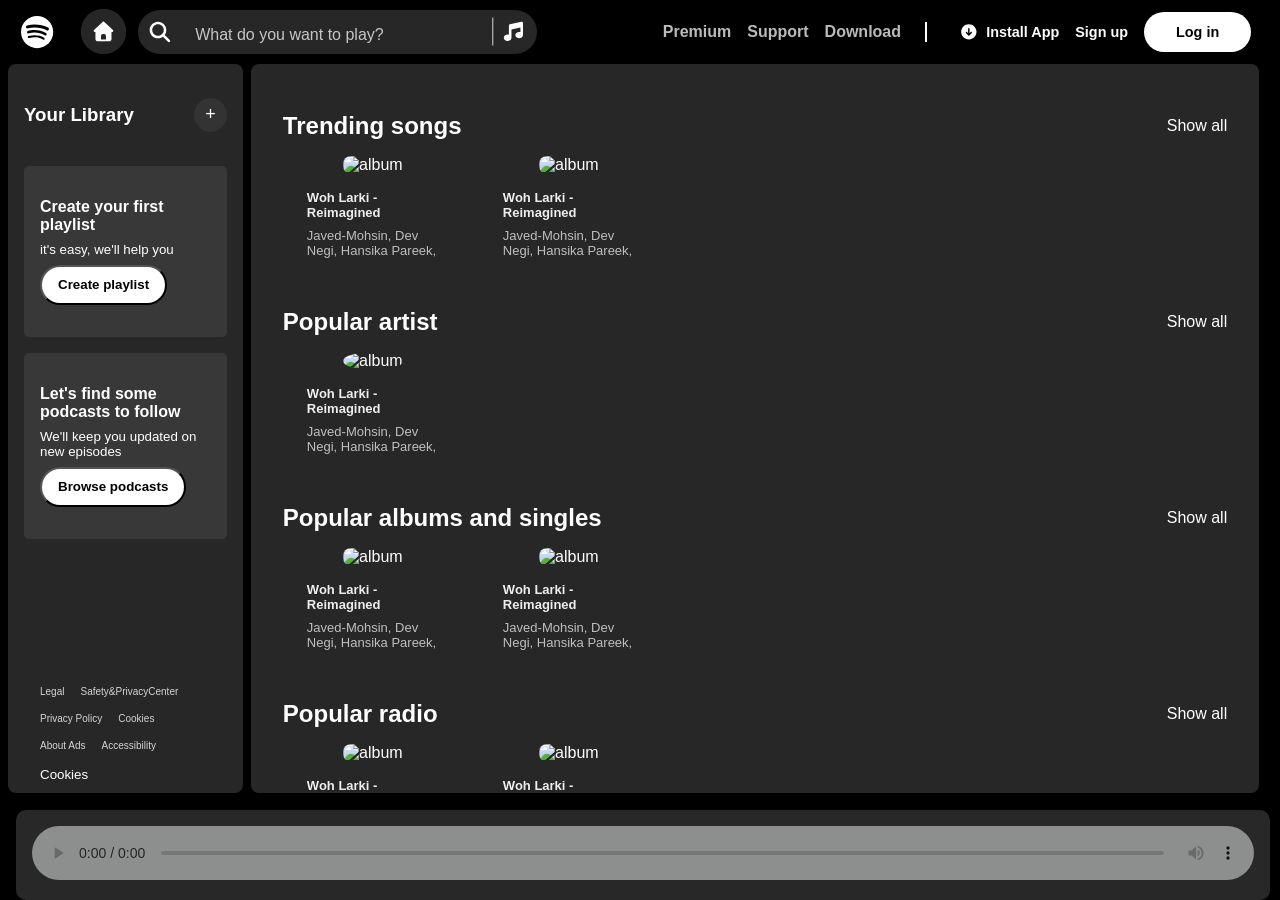
==== index.html @ 440e4f44 "This is the only uI design also try to make it responsive" ====
<!DOCTYPE html>
<html lang="en">
<head>
    <meta charset="UTF-8">
    <meta name="viewport" content="width=device-width, initial-scale=1.0">
    <title>Sportify</title>
    <link rel="stylesheet" href="utility.css">
    <link rel="stylesheet" href="nav.css">
    <link rel="stylesheet" href="left.css">
    <link rel="stylesheet" href="right.css">
    <link rel="stylesheet" href="footer.css">
    <style>
        *{
            padding: 0;
            margin: 0;
            box-sizing: border-box;
            color: white;
            font-family: sans-serif;
        }
        body{
            background-color: black;
        }
        .audio-container{
            position: fixed;
            bottom: 0;
            left: 0;
            width: 98vw;
            padding: 1rem;
            margin: 1rem 1rem 0 1rem;
            border-radius: 10px;
            height: 10%;
            background-color: #282828;
        }
        .audio-bar{
            width: 100%;
            margin: auto;
            opacity: 0.5;
        }

        @media screen and (max-width: 600px) {
            .audio-container {
                width: 95vw;
                padding: 1rem;
                margin: 0 0.5rem 0 0.5rem;
            }
        }
        
    </style>
</head>
<body >
    <nav class="nav-container flex justify-between items-center">
        <div class="left-nav flex items-center">
            <img class="logo primary-logo" src="Img/spotify-brands-solid-full.svg" alt="logo">
            <img class="logo" src="Img/house-solid-full.svg" alt="home">
            <div class="input-container flex items-center">
                <img class="logo" src="Img/magnifying-glass-solid-full.svg" alt="Search">
                <input class="logo" type="text" placeholder="What do you want to play?">
                <img class="logo" src="Img/music-solid-full.svg" alt="music">
            </div>
        <div class="toggle">X</div>
        </div>
        <div class="right-nav items-center ">
            <span class="right-left flex items-center">
                <a href="">Premium</a>
                <a href="">Support</a>
                <a href="">Download</a>
            </span>
            <span class="right-right flex items-center">
                <a class="flex items-center" href="">
                    <img class="logo" src="Img/circle-arrow-down-solid-full.svg" alt="download">
                    Install App
                </a>
                <a href="">
                    Sign up
                </a>
                <a class="white-btn" href="">
                    Log in
                </a>
            </span>
            
        </div>
    </nav>
    <main class="main-container flex">
        <div class="left-main">
            <div class="left-heading-container flex justify-between items-center">
                <h3 class="left-heading">Your Library</h3>
                <span class="plus">+</span>
            </div>
            <div class="library-container">
                <div class="card">
                    <h3>Create your first playlist</h3>
                    <p>it's easy, we'll help you</p>
                    <button class="white-btn">Create playlist</button>
                </div>
                <div class="card">
                    <h3>Let's find some podcasts to follow</h3>
                    <p>We'll keep you updated on new episodes</p>
                    <button class="white-btn">Browse podcasts</button>
                </div>
            </div>
            <footer class="left-footer">
                <ul class="footer-items flex wrap">
                    <li>Legal</li>
                    <li>Safety&PrivacyCenter</li>
                    <li>Privacy Policy</li>
                    <li>Cookies</li>
                    <li>About Ads</li>
                    <li>Accessibility</li>
                </ul>
                <p class="footer-cookies" >Cookies</p>
                <button class="transparent flex items-center"><img src="Img/globe-solid-full.svg" alt="language-log">English</button>
            </footer>
        </div>
        <div class="right-main">
            <div class="trending-container">
      <div class="trending-heading flex items-center justify-between">
        <h2>Trending songs</h2>
        <a class="show-all" href="">Show all</a>
      </div>
      <div class="trending-card-container flex">
        <div class="song-card">
          <div class="img-container">
            <img
              class="song-img"
              src="https://i.scdn.co/image/ab67616d00001e02892bccd29bea252cb535da80"
              alt="album"
            />
            <div class="play-icon">
              <img src="Img/play-solid-full.svg" alt="play" />
            </div>
          </div>
          <h3 class="song-name">Woh Larki - Reimagined</h3>
          <p class="about-song">
            Javed-Mohsin, Dev Negi, Hansika Pareek, Kumar
          </p>
        </div>


        <div class="song-card">
          <div class="img-container">
            <img
              class="song-img"
              src="https://i.scdn.co/image/ab67616d00001e02892bccd29bea252cb535da80"
              alt="album"
            />
            <div class="play-icon">
              <img src="Img/play-solid-full.svg" alt="play" />
            </div>
          </div>
          <h3 class="song-name">Woh Larki - Reimagined</h3>
          <p class="about-song">
            Javed-Mohsin, Dev Negi, Hansika Pareek, Kumar
          </p>
        </div>
      </div>
    </div>

    <div class="trending-container">
      <div class="trending-heading flex items-center justify-between">
        <h2>Popular artist</h2>
        <a class="show-all" href="">Show all</a>
      </div>
      <div class="trending-card-container flex">
        <div class="song-card">
          <div class="img-container">
            <img
              class="artist-img"
              src="https://i.scdn.co/image/ab67616d00001e02892bccd29bea252cb535da80"
              alt="album"
            />
            <div class="play-icon">
              <img src="Img/play-solid-full.svg" alt="play" />
            </div>
          </div>
          <h3 class="song-name">Woh Larki - Reimagined</h3>
          <p class="about-song">
            Javed-Mohsin, Dev Negi, Hansika Pareek, Kumar
          </p>
        </div>
      </div>
    </div>

     <div class="trending-container">
      <div class="trending-heading flex items-center justify-between">
        <h2>Popular albums and singles</h2>
        <a class="show-all" href="">Show all</a>
      </div>
      <div class="trending-card-container flex">
        <div class="song-card">
          <div class="img-container">
            <img
              class="song-img"
              src="https://i.scdn.co/image/ab67616d00001e02892bccd29bea252cb535da80"
              alt="album"
            />
            <div class="play-icon">
              <img src="Img/play-solid-full.svg" alt="play" />
            </div>
          </div>
          <h3 class="song-name">Woh Larki - Reimagined</h3>
          <p class="about-song">
            Javed-Mohsin, Dev Negi, Hansika Pareek, Kumar
          </p>
        </div>


        <div class="song-card">
          <div class="img-container">
            <img
              class="song-img"
              src="https://i.scdn.co/image/ab67616d00001e02892bccd29bea252cb535da80"
              alt="album"
            />
            <div class="play-icon">
              <img src="Img/play-solid-full.svg" alt="play" />
            </div>
          </div>
          <h3 class="song-name">Woh Larki - Reimagined</h3>
          <p class="about-song">
            Javed-Mohsin, Dev Negi, Hansika Pareek, Kumar
          </p>
        </div>
      </div>
    </div>

     <div class="trending-container">
      <div class="trending-heading flex items-center justify-between">
        <h2>Popular radio</h2>
        <a class="show-all" href="">Show all</a>
      </div>
      <div class="trending-card-container flex">
        <div class="song-card">
          <div class="img-container">
            <img
              class="song-img"
              src="https://i.scdn.co/image/ab67616d00001e02892bccd29bea252cb535da80"
              alt="album"
            />
            <div class="play-icon">
              <img src="Img/play-solid-full.svg" alt="play" />
            </div>
          </div>
          <h3 class="song-name">Woh Larki - Reimagined</h3>
          <p class="about-song">
            Javed-Mohsin, Dev Negi, Hansika Pareek, Kumar
          </p>
        </div>


        <div class="song-card">
          <div class="img-container">
            <img
              class="song-img"
              src="https://i.scdn.co/image/ab67616d00001e02892bccd29bea252cb535da80"
              alt="album"
            />
            <div class="play-icon">
              <img src="Img/play-solid-full.svg" alt="play" />
            </div>
          </div>
          <h3 class="song-name">Woh Larki - Reimagined</h3>
          <p class="about-song">
            Javed-Mohsin, Dev Negi, Hansika Pareek, Kumar
          </p>
        </div>
      </div>
    </div>

     <div class="trending-container">
      <div class="trending-heading flex items-center justify-between">
        <h2>Featured Charts</h2>
        <a class="show-all" href="">Show all</a>
      </div>
      <div class="trending-card-container flex">
        <div class="song-card">
          <div class="img-container">
            <img
              class="song-img"
              src="https://i.scdn.co/image/ab67616d00001e02892bccd29bea252cb535da80"
              alt="album"
            />
            <div class="play-icon">
              <img src="Img/play-solid-full.svg" alt="play" />
            </div>
          </div>
          <h3 class="song-name">Woh Larki - Reimagined</h3>
          <p class="about-song">
            Javed-Mohsin, Dev Negi, Hansika Pareek, Kumar
          </p>
        </div>


        <div class="song-card">
          <div class="img-container">
            <img
              class="song-img"
              src="https://i.scdn.co/image/ab67616d00001e02892bccd29bea252cb535da80"
              alt="album"
            />
            <div class="play-icon">
              <img src="Img/play-solid-full.svg" alt="play" />
            </div>
          </div>
          <h3 class="song-name">Woh Larki - Reimagined</h3>
          <p class="about-song">
            Javed-Mohsin, Dev Negi, Hansika Pareek, Kumar
          </p>
        </div>
      </div>
    </div>

    <footer class="footer-right-container">
        <hr>
        <div class="footer-right-top">
            
            <ul class="ul">
                <li>Company</li>
                <li>About</li>
                <li>Jobs</li>
                <li>For the Record</li>
            </ul>
            <ul class="ul">
                <li>Communities</li>
                <li>For Artists</li>
                <li>Developers</li>
                <li>Advertising</li>
                <li>Investors</li>
                <li>Vendors</li>
            </ul>
            <ul class="ul">
                <li>Useful links</li>
                <li>Support</li>
                <li>Free Mobile App</li>
                <li>Popular by Country</li>
                <li>import your music</li>
            </ul>
            <ul class="ul">
                <li>Sportify Plans</li>
                <li>Premium Lite</li>
                <li>Premium Standard</li>
                <li>Premium Platinum</li>
                <li>Premium Student</li>
                <li>Sportify Free</li>
            </ul>
            <div class="social-link ">
                <img class="logo" src="Img/instagram-brands-solid-full.svg" alt="icon">
                <img class="logo" src="Img/twitter-brands-solid-full.svg" alt="icon">
                <img class="logo" src="Img/facebook-brands-solid-full.svg" alt="icon">
            </div>
        </div>
        <hr>
        <p class="copy-right">&copy; 2026 Sportify AB</p>
    </footer>
        </div>
    </main>
    <div class="audio-container">
        <audio src="" class="audio-bar" controls autoplay="false"></audio>
    </div>

    <script src="script.js"></script>
</body>
</html>
---- utility.css ----
.flex{
    display: flex;
}

.justify-center{
    justify-content: center;
}

.justify-between{
    justify-content: space-between;
}

.justify-around{
    justify-content: space-around;
}

.items-center{
    align-items: center;
};

.content-center{
    align-content: center;
}
.flex-end{
    justify-content: flex-end;
}
.white-btn{
    background-color: #fff;
    color: black;
    height: 2.5rem;
    display: flex;
    justify-content: center;
    align-items: center;
    padding-left: 2rem;
    padding-right: 2rem;
    border-radius: 1.5rem;
}
.white-btn:hover{
    transform: scale(1.1,1.1);
}
.wrap{
    flex-wrap: wrap;
}
.transparent{
    background-color: transparent;
    padding: 0.5rem 1rem;
    border: 1px solid rgba(255, 255, 255, 0.385);
    border-radius: 2rem;
    margin: 2rem 1rem;
    outline: none;
}
.transparent:hover{
    transform: scale(1.1, 1.1);
    border: 1px solid rgba(255, 255, 255, 0.8);
}
---- nav.css ----
*{
            padding: 0;
            margin: 0;
            box-sizing: border-box;
            color: rgba(255, 255, 255, 0.732);
            font-family: sans-serif;
        }
        .nav-container{
            background-color: black ;
            height: 3rem;
            margin-top: 0.5rem;
            width: 99vw;
            color: white;
            position: absolute;
            top: 0px;
        }
        .left-nav{
            height: inherit;
            display: flex;
            /* border: 1px solid red; */
            width: 45%;
            gap: 1rem;
        }
        
        .logo{
            height: 2.2rem;
            filter: invert(1);
            padding: 0.1rem;
        }
        .primary-logo{
            transform: scale(1.3,1.3);
            margin-left: 1.2rem;
            margin-right: 1rem;
        }
        [alt="home"]{
            background-color: rgba(128, 128, 128, 0.3);
            padding: 0.5rem;
            transform: scale(1.3, 1.3);
            border-radius: 2rem;
        }
        [alt="home"]:hover{
            background-color: rgba(128, 128, 128, 0.6);
        }
        [alt="music"]{
            border-left: 1px solid black;
            padding-left: 0.6rem;
            transform: scale(0.8,0.8);
            
        }
        [alt="Search"]{
            transform: scale(0.8,0.8);
        }
        .input-container{
            width: 70%;
            /* border: 1px solid yellow; */
            border-radius: 1.5rem;
            padding: 0.3rem;
            background-color: rgba(128, 128, 128, 0.3);

        }
        .input-container input{
            width: 100%;
            background-color: transparent;
            filter: invert(0);
            border: none;
            color: white;
            margin-left: 1rem;
            margin-right: 1rem;
            padding-top: 0.5rem;

        }
        .input-container input:focus{
            outline: none;

        }
        .input-container input::placeholder{
            color: rgba(255, 255, 255, 0.732);
            font-size: medium;
        }

        /* nav right stylinig */

        .right-nav{
            height: 100%;
            display: flex;
            justify-content: end;
        }
        .right-left{
            height: 40%;
            border-right: 2px solid white;
            padding-left: 1rem;
            padding-right: 0.5rem;

        }
        .right-left a{  
            color: rgba(255, 255, 255, 0.732);
            font-size: 1rem;
            font-weight: bold;
            text-decoration: none;
            margin-right: 1rem;
        }
        .right-right{
            height: 40%;
            padding-left: 0.5rem;
            padding-right: 1rem;
        }
        .right-right a{           
            font-size: 0.9rem;
            font-weight: bold;
            text-decoration: none;
            margin-left: 1rem;
        }
        [alt="download"]{
            transform: scale(0.6,0.6);
        }
        .toggle{
            visibility: hidden;
        }

        #hide{
                height: auto;
            }

        @media screen and (max-width: 1050px) {
            .nav-container{
                width: 100vw;
                padding-bottom: 2rem;
                height: 60px;
                display: flex;
                flex-direction: column;
                overflow: hidden;
                z-index: 1;

            }
            
            .primary-logo{
                margin: 0;
            }
            .left-nav{
                height: auto;
                width: auto;
            }
            .right-nav{
                display: flex;
                flex-direction: column;
                justify-content: start;

            }
            .input-container{
                display: flex;
            }
            
            .right-left{
                display: flex;
                border: none;
                height: auto;
                padding: 0.5rem 0;
                margin: 0.5rem 0;
            }
            .right-right{
                height: auto;
            }
            .toggle{
            visibility: visible;
            font-size: xx-large;
            background-color: grey;
            padding: 0.5rem 1rem;
            opacity: 0.5;
            border-radius: 50%;
        }
        }


        @media screen and (max-width: 550px) {
            .nav-container{
                width: 100vw;
                height: 60px;
                overflow: hidden; 
                display: flex;
                flex-direction: column;
                z-index: 1;
            }
            
            .primary-logo{
                margin: 0;
            }
            [alt="home"]{
                display: none;
            }
            [alt="music"]{
                display: none;
            }

            .left-nav{
                width: auto;
                display: flex;
                height: auto;
                padding: 0 1rem;
            }
            .right-nav{
                display: flex;
                flex-direction: column;
                justify-content: start;

            }
            .input-container{
                display: flex;
                width: auto;
            }
            .input-container>input{
                margin-left: 0;
            }
            
            .right-left{
                display: flex;
                flex-direction: column;
                justify-content: space-between;
                border: none;
                height: 100px;
                padding: 0.5rem;
                margin: 0.5rem;
            }
            .right-right{
                height: auto;
                display: flex;
                justify-content: space-evenly;
                align-items: center;
                flex-direction: column;
                height: 150px;
            }
        }
---- left.css ----
.main-container{

            display: flex;
            background-color: black;
            /* height: 100vh; */
            width: 99vw;
            margin-top: 3.5rem;
        }
        .left-main{
            background-color: rgba(128, 128, 128, 0.3);
            width: 19%;
            margin: 0.5rem 0 0.5rem 0.5rem;
            border-radius: 0.5rem;
            padding: 1rem;
            max-height: 81vh;
            overflow-y: scroll;
            scrollbar-width: none;
            overflow-x: hidden;
        }
        .left-heading-container{
            height: 10%;
        }
        .plus{
            font-size: large;
            font-weight: 500;
            background-color: rgba(128, 128, 128, 0.13);
            padding: 0.4rem 0.7rem;
            border-radius: 50%;
        }
        .card{
            padding: 1.5rem 1rem;
            background-color: rgba(128, 128, 128, 0.19);
            border-radius: 0.3rem;
            margin-top: 1rem;
        }
        .card:hover{
            transform: scale(1.03,1.03);
        }
        .card *{
            margin-top: 0.5rem;
        }
        .card>h3{
            font-size: medium;
        }
        .card>p{
            font-size: smaller;
        }
        .card>button{
            font-weight: 800;
            padding: 0.5rem 1rem;
            margin-bottom: 0.5rem;
        }
        .library-container{
            height: 70%;
            overflow: scroll;
            scrollbar-width: none;
            overflow-x: hidden;
        }
        .footer-items{
            list-style: none;
            gap: 1rem;
            margin-top: 2rem;
            padding: 1rem;
        }
        .footer-items li{
            font-size: x-small;
            opacity: 0.8;
            cursor: pointer;
        }
        .footer-cookies{
            font-size: smaller;
            margin-left: 1rem;
        }
        [alt="language-log"]{
            filter: invert(1);
            height: 1.2rem;
            padding-right: 0.5rem;
        }

        @media screen and (max-width: 1050px) {
            .main-container{
                /* flex-direction: column; */
                overflow: hidden;
                width: 99vw;
                height: 100vh;
                margin-top: 3.5rem;
            }
            .left-main{
                position: absolute;
                right: 100%;
                width: 100%;
                height: fit-content;
                max-height: fit-content;
                margin: 0.5rem 0 0.5rem 0.5rem;
            }
            
        }
---- right.css ----
.right-main {
        width: 81vw;
        max-height: 81vh;
        background-color: rgba(128, 128, 128, 0.3);
        margin: 0.5rem;
        border-radius: 0.5rem;
        padding: 1rem;
        overflow-y: scroll;
        scrollbar-width: none;
        overflow-x: hidden;
      }
      .trending-container{
        margin-top: 2rem;
      }

      .trending-heading {
        padding: 0 1rem;
      }
      .show-all {
        text-decoration: none;
      }
      .trending-card-container {
        gap: 1rem;
        overflow-x: auto;
        padding: 0.5rem 1rem;
        overflow-y: hidden;
        scrollbar-width: none;
      }
      .song-card {
        /* border: 1px solid red; */
        flex: 0 0 180px;
        padding: 0.5rem;
        width: 15%;
        border-radius: 0.5rem;
      }
      .song-card:hover {
        background-color: rgba(62, 62, 62, 0.597);
        cursor: pointer;
      }
      .img-container {
        width: fit-content;
        background-color: transparent;
        margin: auto;
        border-radius: 0.5rem;
        position: relative;
      }
      .song-img {
        width: 100%;
        border-radius: 0.5rem;
      }
      .artist-img {
        width: 100%;
        border-radius: 50%;
      }
      .song-name {
        font-size: small;
        padding: 1rem 0.5rem 0 1rem;
        opacity: 0.92;
        text-overflow: ellipsis;
        background-color: transparent;
      }
      .about-song {
        font-size: small;
        opacity: 0.7;
        padding: 0.5rem 0.5rem 1rem 1rem;
        background-color: transparent;
        text-overflow: ellipsis;
        overflow-x: scroll;
        overflow-y: hidden;
        scrollbar-width: none;
        height: 2.5rem;
      }
      .play-icon {
        position: absolute;
        top: 80%;
        left: 80%;
        transform: translate(-50%, -50%);
        background-color: #1ed760;
        color: white;
        padding: 0.5rem;
        border-radius: 50%;
        opacity: 0;
        display: flex;
        align-items: center;
        justify-content: center;
      }
      .song-card:hover .play-icon {
        opacity: 1;
      }
      .play-icon > img {
        position: relative;
        left: 1px;
        width: 2rem;
        background-color: #1ed760;
      }

      @media screen and (max-width: 1050px) {
        .right-main {
          width: 100vw;
        }
        
      }

       @media (max-width: 550px) {
        .right-main {
          width: 100vw;
        }
        .trending-card-container{
            flex-direction: column;
            justify-content: space-around;
            align-items: center;
            /* border: 2px solid red; */
            gap: 2rem;
            overflow-y: scroll;
            overflow-x: hidden;
            height: 60vh;
        }
        .song-card{
            width: auto;
        }
      }
---- footer.css ----
.footer-right-container{
    width: 100%;
    margin: 2rem auto;
}
hr{
    width: 95%;
    margin: auto;
    opacity: 0.2;
}
.ul{
    list-style: none;
}
.ul li:first-child{
    font-weight: bolder;
    opacity: 1;
}
.ul li{
    padding: 0.3rem;
    font-size: medium;
    opacity: 0.7;
    cursor: pointer;
}
.ul li:hover{
    opacity: 1;
    text-decoration: underline;
}
.footer-right-top{
    display: grid;
    grid-template-columns: 1fr 1fr 1fr 1fr 1fr;
    padding: 3rem;
    width: 100%;
}
.social-link{
    display: flex;
    justify-content: center;
    align-items: start;
}
.social-link img{
    background-color: rgba(128, 128, 128, 0.3);
    padding: 0.3rem;
    margin: 0.5rem;
    border-radius: 50%;
    filter: invert(1);
    width: 2.5rem;
}

.social-link img:hover{
    background-color: rgba(128, 128, 128, 0.6);
}

.copy-right{
    padding: 1rem;
    margin: 1rem;
    opacity: 0.7;
    font-size: smaller;
}

@media screen and (width<1050px){
    .footer-right-top{
        display: grid;
        grid-template-columns: 1fr 1fr;
        gap: 1rem;
    }
}

@media screen and (width<650px){
    .footer-right-top{
        display: grid;
        grid-template-columns: 1fr;
        gap: 1rem;
    }
    .ul li{
        display: flex;
        justify-content: center;
    }
}
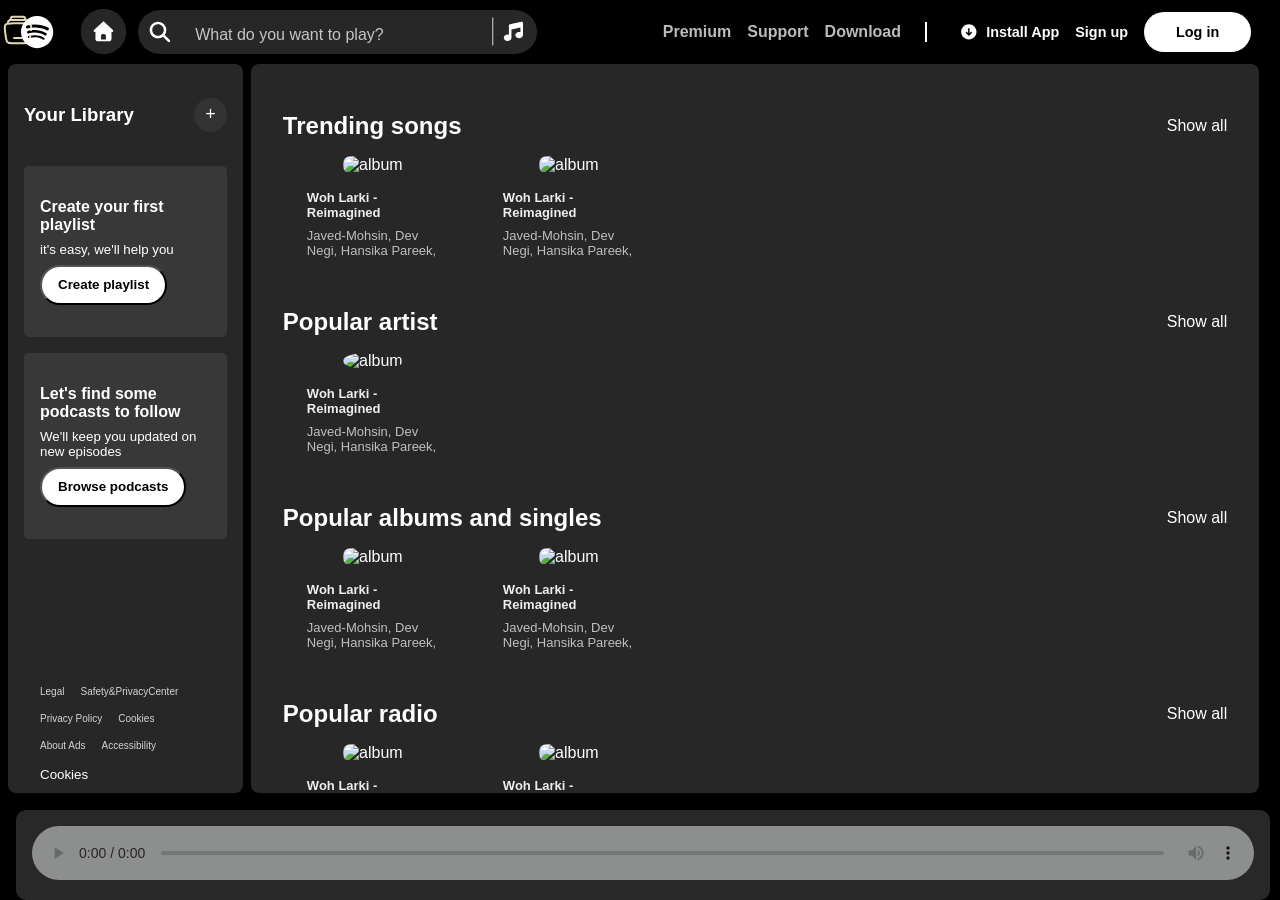
==== commit 1b28cfc9: "adding more responsiveness" ====
--- a/index.html
+++ b/index.html
@@ -49,6 +49,7 @@
 </head>
 <body >
     <nav class="nav-container flex justify-between items-center">
+      <div class="library-toggle"><img src="Img/library-svgrepo-com.svg" alt="library" class="logo"></div>
         <div class="left-nav flex items-center">
             <img class="logo primary-logo" src="Img/spotify-brands-solid-full.svg" alt="logo">
             <img class="logo" src="Img/house-solid-full.svg" alt="home">
@@ -57,7 +58,7 @@
                 <input class="logo" type="text" placeholder="What do you want to play?">
                 <img class="logo" src="Img/music-solid-full.svg" alt="music">
             </div>
-        <div class="toggle">X</div>
+        <div class="toggle"><img src="Img/burger-menu-svgrepo-com.svg" alt="hamburger"></div>
         </div>
         <div class="right-nav items-center ">
             <span class="right-left flex items-center">
--- a/nav.css
+++ b/nav.css
@@ -115,21 +115,45 @@
         }
         .toggle{
             visibility: hidden;
+            position: absolute;
+            right: 0;
+        }
+        [alt="hamburger"]{
+            filter: invert(1);
+            width: 1.5rem;
+        }
+        .library-toggle{
+            position: absolute;
+            left: 0;
         }
 
         #hide{
-                height: auto;
-            }
+                /* height: auto; */
+                animation: smooth 2s ease-in-out 1 alternate forwards;
+
+            }
+
+        @keyframes smooth{
+            from{
+                height: 60px;
+            }
+            to{
+                height: 100%;
+            }
+        }
+
 
         @media screen and (max-width: 1050px) {
             .nav-container{
                 width: 100vw;
                 padding-bottom: 2rem;
+                padding-top: 0.3rem;
                 height: 60px;
                 display: flex;
                 flex-direction: column;
                 overflow: hidden;
                 z-index: 1;
+
 
             }
             
@@ -170,6 +194,7 @@
         }
         }
 
+       
 
         @media screen and (max-width: 550px) {
             .nav-container{
@@ -182,7 +207,7 @@
             }
             
             .primary-logo{
-                margin: 0;
+                margin-left: -1rem;
             }
             [alt="home"]{
                 display: none;
@@ -195,7 +220,6 @@
                 width: auto;
                 display: flex;
                 height: auto;
-                padding: 0 1rem;
             }
             .right-nav{
                 display: flex;
@@ -209,6 +233,8 @@
             }
             .input-container>input{
                 margin-left: 0;
+                font-size: x-small;
+                width: auto;
             }
             
             .right-left{
@@ -228,6 +254,4 @@
                 flex-direction: column;
                 height: 150px;
             }
-        }
-
-         +        }
--- a/left.css
+++ b/left.css
@@ -88,11 +88,13 @@
             }
             .left-main{
                 position: absolute;
-                right: 100%;
+                display: none;
                 width: 100%;
                 height: fit-content;
                 max-height: fit-content;
                 margin: 0.5rem 0 0.5rem 0.5rem;
+                z-index: 1;
+                background-color: black;
             }
             
-        }+        }
